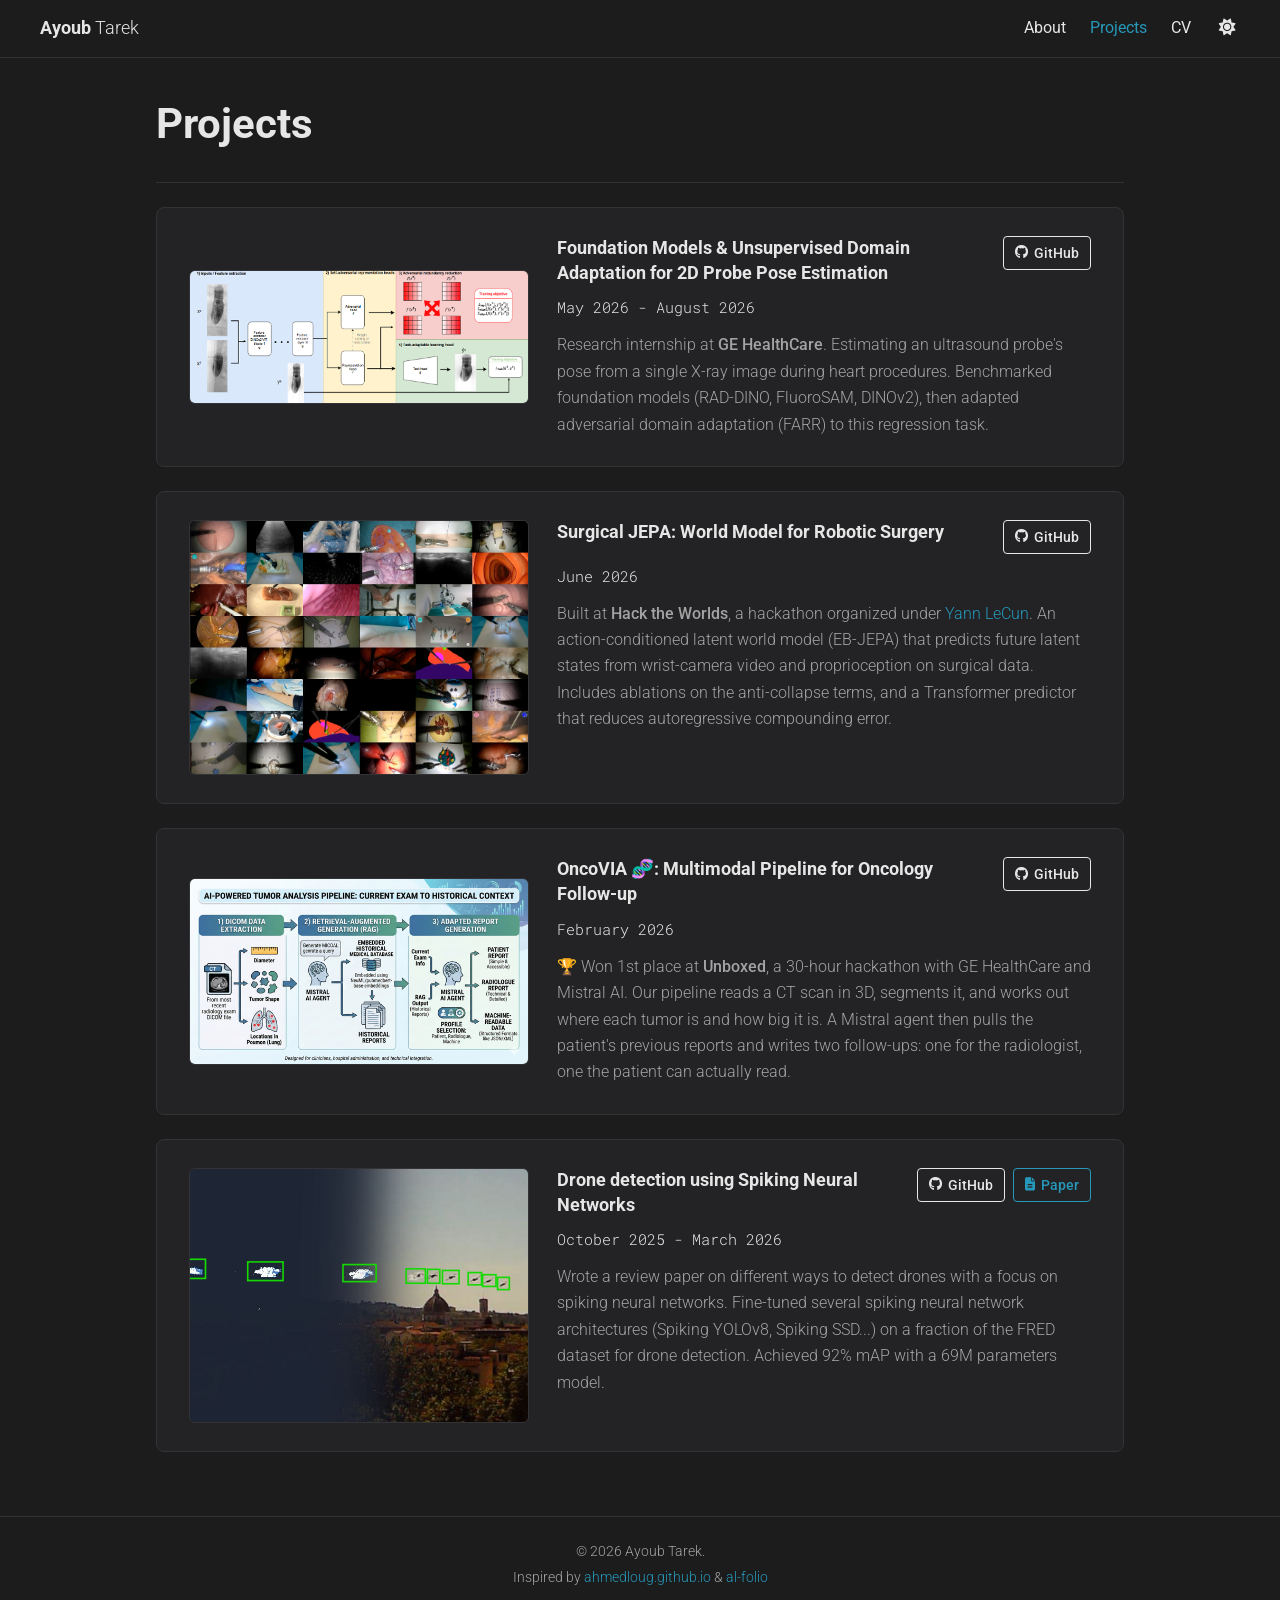
==== projects.html @ 870274e5 "Initial commit: personal website Co-Authored-By: Claude Opus 5.5 <noreply@anthropic.com>" ====
<!doctype html>
<html lang="en">
<head>
  <meta charset="utf-8">
  <meta name="viewport" content="width=device-width, initial-scale=1">
  <title>Projects · Ayoub Tarek</title>
  <meta name="description" content="Projects by Ayoub Tarek: medical AI, world models, spiking neural networks.">

  <script>
    (function () {
      var t = null;
      try { t = localStorage.getItem("theme"); } catch (e) {}
      if (!t) t = "dark"; // dark by default
      document.documentElement.setAttribute("data-theme", t);
    })();
  </script>

  <link rel="preconnect" href="https://fonts.googleapis.com">
  <link rel="preconnect" href="https://fonts.gstatic.com" crossorigin>
  <link href="https://fonts.googleapis.com/css2?family=Roboto:wght@300;400;500;700&family=Roboto+Mono&display=swap" rel="stylesheet">
  <link rel="stylesheet" href="https://cdnjs.cloudflare.com/ajax/libs/font-awesome/6.5.1/css/all.min.css">
  <link rel="stylesheet" href="assets/css/style.css">
</head>
<body>

  <nav class="navbar">
    <div class="container">
      <a class="brand" href="index.html"><strong>Ayoub</strong> Tarek</a>
      <button class="icon-btn menu-toggle" aria-label="Toggle menu" aria-expanded="false"><i class="fa-solid fa-bars"></i></button>
      <ul class="nav-links">
        <li><a href="index.html">About</a></li>
        <li><a href="projects.html" class="active">Projects</a></li>
        <li><a href="images/Ayoub_Tarek_CV.pdf" target="_blank" rel="noopener">CV</a></li>
        <li>
          <button class="icon-btn theme-toggle" aria-label="Toggle dark mode">
            <i class="fa-solid fa-moon"></i><i class="fa-solid fa-sun"></i>
          </button>
        </li>
      </ul>
    </div>
  </nav>

  <main class="container">

    <header class="page-header">
      <h1 class="page-title"><strong>Projects</strong></h1>
    </header>

    <!--
      To add a project: copy one <article class="project-card"> block.
      Square photos use class="project-thumb"; diagrams use class="project-thumb wide" so they aren't cropped.
    -->
    <section class="projects-list">

      <!-- GE HealthCare internship -->
      <article class="project-card">
        <a class="project-thumb-link" href="images/projects/ge-uda-architecture.png" target="_blank" rel="noopener"><img class="project-thumb wide" src="images/projects/ge-uda-architecture.png" alt="UDA architecture: shared feature extractor, adversarial and representation heads, redundancy reduction, task head"></a>
        <div class="project-body">
          <div class="project-header">
            <h3 class="project-title">Foundation Models &amp; Unsupervised Domain Adaptation for 2D Probe Pose Estimation</h3>
            <div class="project-links">
              <a href="https://github.com/Ayoub-TAREK/Stage-GE-Healthcare-2026" class="badge-link badge-github" target="_blank" rel="noopener">
                <i class="fa-brands fa-github"></i> GitHub
              </a>
            </div>
          </div>
          <span class="project-date">May 2026 - August 2026</span>
          <p class="project-description">
            Research internship at <strong>GE HealthCare</strong>. Estimating an ultrasound probe's pose from a
            single X-ray image during heart procedures. Benchmarked foundation models (RAD-DINO, FluoroSAM, DINOv2),
            then adapted adversarial domain adaptation (FARR) to this regression task.
          </p>
        </div>
      </article>

      <!-- Surgical JEPA -->
      <article class="project-card">
        <a class="project-thumb-link" href="images/projects/surgical-jepa.png" target="_blank" rel="noopener"><img class="project-thumb" src="images/projects/surgical-jepa.png" alt="Surgical JEPA world model"></a>
        <div class="project-body">
          <div class="project-header">
            <h3 class="project-title">Surgical JEPA: World Model for Robotic Surgery</h3>
            <div class="project-links">
              <a href="https://github.com/Ayoub-TAREK/eb_jepa_hacktheworlds" class="badge-link badge-github" target="_blank" rel="noopener">
                <i class="fa-brands fa-github"></i> GitHub
              </a>
            </div>
          </div>
          <span class="project-date">June 2026</span>
          <p class="project-description">
            Built at <strong>Hack the Worlds</strong>, a hackathon organized under
            <a href="https://en.wikipedia.org/wiki/Yann_LeCun" target="_blank" rel="noopener">Yann LeCun</a>.
            An action-conditioned latent world model (EB-JEPA) that predicts future latent states from
            wrist-camera video and proprioception on surgical data. Includes ablations on the anti-collapse
            terms, and a Transformer predictor that reduces autoregressive compounding error.
          </p>
        </div>
      </article>

      <!-- OncoVIA -->
      <article class="project-card">
        <a class="project-thumb-link" href="images/projects/oncovia.png" target="_blank" rel="noopener"><img class="project-thumb wide" src="images/projects/oncovia.png" alt="OncoVIA pipeline: DICOM data extraction, retrieval-augmented generation, adapted report generation"></a>
        <div class="project-body">
          <div class="project-header">
            <h3 class="project-title">OncoVIA 🧬: Multimodal Pipeline for Oncology Follow-up</h3>
            <div class="project-links">
              <a href="https://github.com/Ayoub-TAREK/OncoVIA" class="badge-link badge-github" target="_blank" rel="noopener">
                <i class="fa-brands fa-github"></i> GitHub
              </a>
            </div>
          </div>
          <span class="project-date">February 2026</span>
          <p class="project-description">
            🏆 Won 1st place at <strong>Unboxed</strong>, a 30-hour hackathon with GE HealthCare and Mistral AI.
            Our pipeline reads a CT scan in 3D, segments it, and works out where each tumor is and how big it is.
            A Mistral agent then pulls the patient's previous reports and writes two follow-ups: one for the
            radiologist, one the patient can actually read.
          </p>
        </div>
      </article>

      <!-- Drone detection (SNN) -->
      <article class="project-card">
        <a class="project-thumb-link" href="images/projects/fred.png" target="_blank" rel="noopener"><img class="project-thumb" src="images/projects/fred.png" alt="FRED dataset sample for drone detection"></a>
        <div class="project-body">
          <div class="project-header">
            <h3 class="project-title">Drone detection using Spiking Neural Networks</h3>
            <div class="project-links">
              <a href="https://github.com/Ayoub-TAREK/PDR-detection-de-drone-IMT" class="badge-link badge-github" target="_blank" rel="noopener">
                <i class="fa-brands fa-github"></i> GitHub
              </a>
              <a href="images/projects/drone-detection-snn.pdf" class="badge-link badge-report" target="_blank" rel="noopener">
                <i class="fa-solid fa-file-lines"></i> Paper
              </a>
            </div>
          </div>
          <span class="project-date">October 2025 - March 2026</span>
          <p class="project-description">
            Wrote a review paper on different ways to detect drones with a focus on spiking neural networks.
            Fine-tuned several spiking neural network architectures (Spiking YOLOv8, Spiking SSD...)
            on a fraction of the FRED dataset for drone detection. Achieved 92% mAP with a 69M parameters model.
          </p>
        </div>
      </article>

    </section>

  </main>

  <footer class="footer">
    <div class="container">
      <p>© <span id="year">2026</span> Ayoub Tarek.</p>
      <p>Inspired by <a href="https://ahmedloug.github.io/" target="_blank" rel="noopener">ahmedloug.github.io</a> &amp; <a href="https://github.com/alshedivat/al-folio" target="_blank" rel="noopener">al-folio</a></p>
    </div>
  </footer>

  <script src="assets/js/main.js"></script>
</body>
</html>
---- assets/css/style.css ----
/* ==========================================================================
   Ayoub Tarek — personal academic site
   Minimal theme inspired by ahmedloug.github.io & al-folio
   ========================================================================== */

/* ---------- Theme tokens ---------- */
:root {
  --bg: #ffffff;
  --text: #212529;
  --muted: #6c757d;
  --accent: #b509ac;
  --accent-soft: rgba(181, 9, 172, 0.08);
  --border: #e6e6e6;
  --card: #ffffff;
  --shadow: 0 6px 20px rgba(0, 0, 0, 0.08);
  --todo-bg: #fff3cd;
  --todo-text: #7a5b00;
  --nav-h: 58px;
  --maxw: 1000px;
  color-scheme: light;
}

:root[data-theme="dark"] {
  --bg: #1c1c1d;
  --text: #e6e6e6;
  --muted: #a3a3a3;
  --accent: #2698ba;
  --accent-soft: rgba(38, 152, 186, 0.12);
  --border: #333336;
  --card: #232325;
  --shadow: 0 6px 20px rgba(0, 0, 0, 0.4);
  --todo-bg: #4a3d10;
  --todo-text: #ffe08a;
  color-scheme: dark;
}

/* ---------- Base ---------- */
*,
*::before,
*::after { box-sizing: border-box; }

html { scroll-padding-top: calc(var(--nav-h) + 16px); }

body {
  margin: 0;
  padding-top: var(--nav-h);
  background: var(--bg);
  color: var(--text);
  font-family: "Roboto", system-ui, -apple-system, "Segoe UI", sans-serif;
  font-weight: 300;
  font-size: 1rem;
  line-height: 1.65;
  transition: background-color 0.2s ease, color 0.2s ease;
  -webkit-font-smoothing: antialiased;
}

a { color: var(--accent); text-decoration: none; }
a:hover { text-decoration: underline; }

strong, b { font-weight: 500; }

h1, h2, h3 { font-weight: 400; line-height: 1.25; }

h2 {
  font-size: 1.5rem;
  margin: 2.5rem 0 1rem;
  color: var(--accent);
}

img { max-width: 100%; height: auto; }

.container {
  max-width: var(--maxw);
  margin: 0 auto;
  padding: 0 16px;
}

/* Visible placeholder for things to fill in — remove once done */
.todo {
  background: var(--todo-bg);
  color: var(--todo-text);
  font-size: 0.85em;
  font-weight: 400;
  padding: 0 0.35em;
  border-radius: 3px;
}

/* ---------- Navbar ---------- */
.navbar {
  position: fixed;
  inset: 0 0 auto 0;
  height: var(--nav-h);
  background: var(--bg);
  border-bottom: 1px solid var(--border);
  z-index: 100;
  transition: background-color 0.2s ease;
}

/* Navbar spans the full width: name in the top-left corner, links on the far right */
.navbar .container {
  max-width: none;
  padding: 0 40px;
  height: 100%;
  display: flex;
  align-items: center;
  justify-content: space-between;
}

.brand {
  color: var(--text);
  font-size: 1.15rem;
  font-weight: 300;
}
.brand strong { font-weight: 700; }
.brand:hover { text-decoration: none; color: var(--accent); }

.nav-links {
  display: flex;
  align-items: center;
  gap: 1.5rem;
  list-style: none;
  margin: 0;
  padding: 0;
}

.nav-links a {
  color: var(--text);
  font-weight: 400;
}
.nav-links a:hover,
.nav-links a.active {
  color: var(--accent);
  text-decoration: none;
}

.icon-btn {
  background: none;
  border: 0;
  padding: 0.25rem;
  color: var(--text);
  font-size: 1.05rem;
  cursor: pointer;
  line-height: 1;
}
.icon-btn:hover { color: var(--accent); }

/* Show moon in light mode, sun in dark mode */
.theme-toggle .fa-sun { display: none; }
:root[data-theme="dark"] .theme-toggle .fa-sun { display: inline; }
:root[data-theme="dark"] .theme-toggle .fa-moon { display: none; }

.menu-toggle { display: none; font-size: 1.3rem; }

@media (max-width: 640px) {
  .navbar .container { padding: 0 16px; }
  .menu-toggle { display: block; }
  .nav-links {
    position: absolute;
    top: var(--nav-h);
    left: 0;
    right: 0;
    flex-direction: column;
    align-items: flex-start;
    gap: 0;
    background: var(--bg);
    border-bottom: 1px solid var(--border);
    padding: 0.5rem 16px 1rem;
    display: none;
  }
  .nav-links.open { display: flex; }
  .nav-links li { width: 100%; padding: 0.45rem 0; }
}

/* ---------- Page header ---------- */
.page-header { padding: 2.5rem 0 0.5rem; }

.page-title {
  font-size: 2.6rem;
  font-weight: 300;
  margin: 0;
}
.page-title strong { font-weight: 700; }

.page-desc {
  color: var(--muted);
  margin: 0.4rem 0 0;
}

/* ---------- About ---------- */
/* Two columns: profile on the left, text on the right */
.about-wrapper {
  display: grid;
  grid-template-columns: 240px 1fr;
  gap: 3.5rem;
  padding-top: 3rem;
}

.profile-col {
  text-align: center;
  align-self: start;
  position: sticky;
  top: calc(var(--nav-h) + 2rem);
}

.profile-photo {
  width: 190px;
  height: 190px;
  object-fit: cover;
  border-radius: 50%;
  border: 3px solid var(--border);
}

.profile-name { font-size: 1.3rem; font-weight: 700; margin-top: 0.9rem; }
.profile-title { color: var(--muted); font-weight: 400; }
.profile-institution { font-size: 0.85rem; color: var(--muted); line-height: 1.5; margin-top: 0.25rem; }

.profile-divider {
  height: 1px;
  background: var(--border);
  margin: 0.9rem auto;
  width: 60%;
}

.profile-social {
  list-style: none;
  padding: 0;
  margin: 0 auto;
  display: inline-flex;
  flex-direction: column;
  gap: 0.35rem;
  text-align: left;
  font-size: 0.9rem;
}
.profile-social i { width: 1.4em; text-align: center; margin-right: 0.4rem; }
.profile-social span { color: var(--muted); }
.profile-social a { color: var(--text); font-weight: 400; }
.profile-social a:hover { color: var(--accent); text-decoration: none; }

.about-content { font-size: 1.05rem; line-height: 1.75; min-width: 0; }
.about-content p { margin: 0 0 1.1rem; }
.about-content ul { padding-left: 1.2rem; margin: 0 0 1.1rem; }
.about-content li { margin-bottom: 0.55rem; }

.about-content h2 { color: var(--text); font-weight: 700; margin-top: 2.75rem; }

@media (max-width: 760px) {
  .page-title { font-size: 2rem; }
  .about-wrapper { grid-template-columns: 1fr; gap: 2rem; padding-top: 2rem; }
  .profile-col { position: static; }
}

/* ---------- News ---------- */

.news-table {
  width: 100%;
  border-collapse: collapse;
}

.news-table th,
.news-table td {
  text-align: left;
  vertical-align: top;
  padding: 0.6rem 0.5rem;
  border-top: 1px solid var(--border);
}

.news-table th {
  width: 7.5rem;
  font-family: "Roboto Mono", ui-monospace, Consolas, monospace;
  font-weight: 400;
  color: var(--muted);
  white-space: nowrap;
}

@media (max-width: 640px) {
  .news-table th,
  .news-table td { display: block; width: auto; border: 0; padding: 0; }
  .news-table tr { display: block; border-top: 1px solid var(--border); padding: 0.6rem 0; }
  .news-table th { color: var(--muted); font-size: 0.9rem; }
}

/* ---------- Social ---------- */
.social {
  display: flex;
  justify-content: center;
  gap: 1.5rem;
  font-size: 1.8rem;
  margin: 3rem 0 1rem;
}
.social a { color: var(--text); }
.social a:hover { color: var(--accent); text-decoration: none; }

.contact-note {
  text-align: center;
  color: var(--muted);
  font-size: 0.9rem;
}

/* ---------- Projects ---------- */
.projects-list {
  display: flex;
  flex-direction: column;
  gap: 1.5rem;
  margin: 1.5rem 0 2rem;
  padding-top: 1.5rem;
  border-top: 1px solid var(--border);
}

/* Horizontal card: thumbnail left, text right */
.project-card {
  display: flex;
  gap: 1.75rem;
  align-items: flex-start;
  background: var(--card);
  border: 1px solid var(--border);
  border-radius: 8px;
  padding: 1.75rem 2rem;
  transition: border-color 0.15s ease, box-shadow 0.15s ease;
}
.project-card:hover { border-color: var(--muted); box-shadow: var(--shadow); }

/* Same frame for every thumbnail so all text columns line up.
   The link opens the full-size image in a new tab. */
.project-thumb-link {
  flex: 0 0 340px;
  min-width: 0;
  display: block;
  border-radius: 6px;
  overflow: hidden;
  border: 1px solid var(--border);
}

.project-thumb {
  display: block;
  width: 100%;
  aspect-ratio: 4 / 3;
  object-fit: cover;
  transition: transform 0.2s ease;
}
.project-thumb-link:hover .project-thumb { transform: scale(1.03); }

/* Diagrams: wider frame, natural height, never cropped, centred against the text */
.project-thumb.wide { aspect-ratio: auto; }
.project-thumb-link:has(.wide) { align-self: center; }

.project-body { flex: 1; min-width: 0; }

.project-header {
  display: flex;
  justify-content: space-between;
  align-items: flex-start;
  gap: 1rem;
}

.project-title { font-size: 1.15rem; font-weight: 700; margin: 0; line-height: 1.35; }

.project-links { display: flex; flex-wrap: wrap; gap: 0.5rem; flex-shrink: 0; }

.badge-link {
  display: inline-flex;
  align-items: center;
  gap: 0.35rem;
  font-size: 0.85rem;
  font-weight: 500;
  padding: 0.3rem 0.7rem;
  border-radius: 4px;
  border: 1px solid currentColor;
  white-space: nowrap;
}
.badge-link:hover { text-decoration: none; opacity: 0.85; }
.badge-github { color: var(--text); }
.badge-report { color: var(--accent); }

.project-date {
  display: block;
  font-family: "Roboto Mono", ui-monospace, Consolas, monospace;
  font-size: 0.95rem;
  margin: 0.6rem 0 0.75rem;
}

.project-description { color: var(--muted); margin: 0; }

@media (max-width: 720px) {
  .project-card { flex-direction: column; align-items: stretch; gap: 1.1rem; padding: 1.25rem; }
  .project-thumb-link,
  .project-thumb-link:has(.wide) { flex-basis: auto; align-self: stretch; }
  .project-thumb { aspect-ratio: 16 / 9; }
  .project-thumb.wide { aspect-ratio: auto; }
  .project-header { flex-direction: column; gap: 0.6rem; }
}

/* ---------- Footer ---------- */
.footer {
  border-top: 1px solid var(--border);
  margin-top: 4rem;
  padding: 1.25rem 0;
  color: var(--muted);
  font-size: 0.85rem;
  text-align: center;
}
.footer p { margin: 0.2rem 0; }
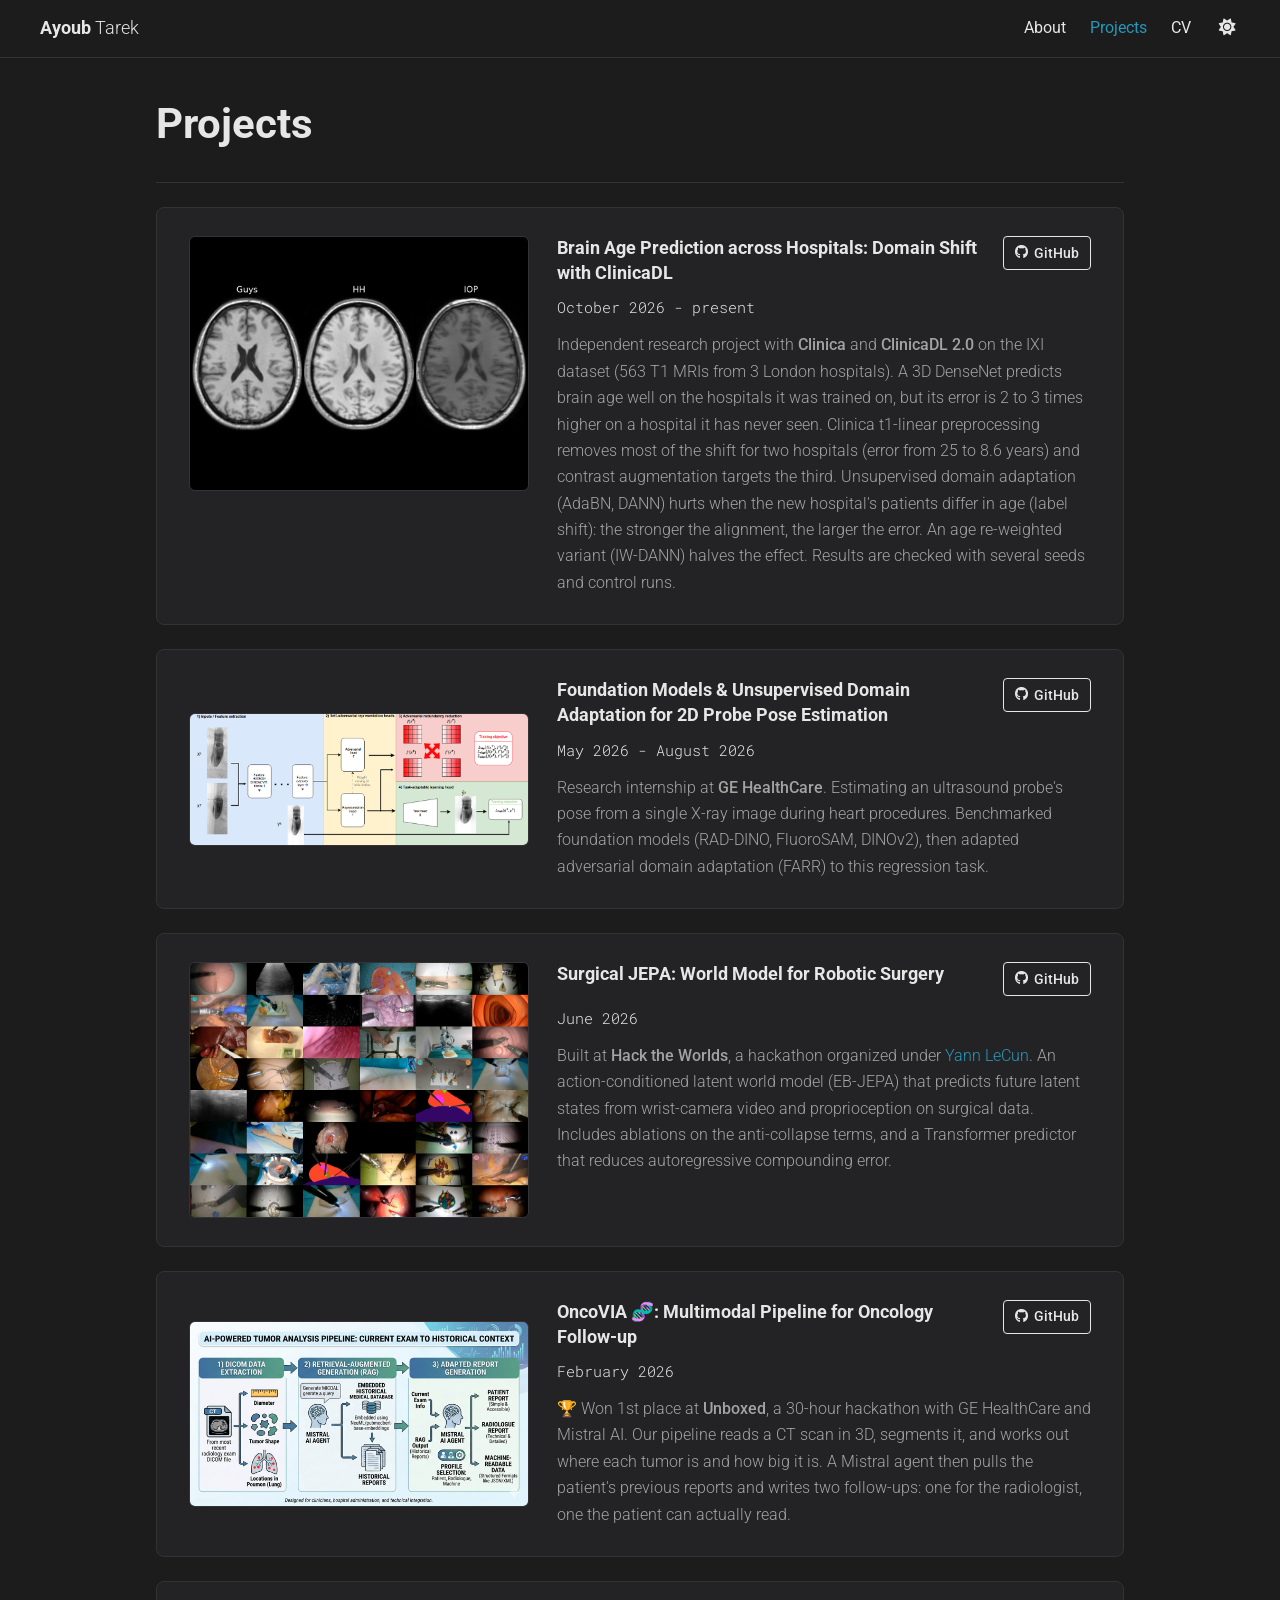
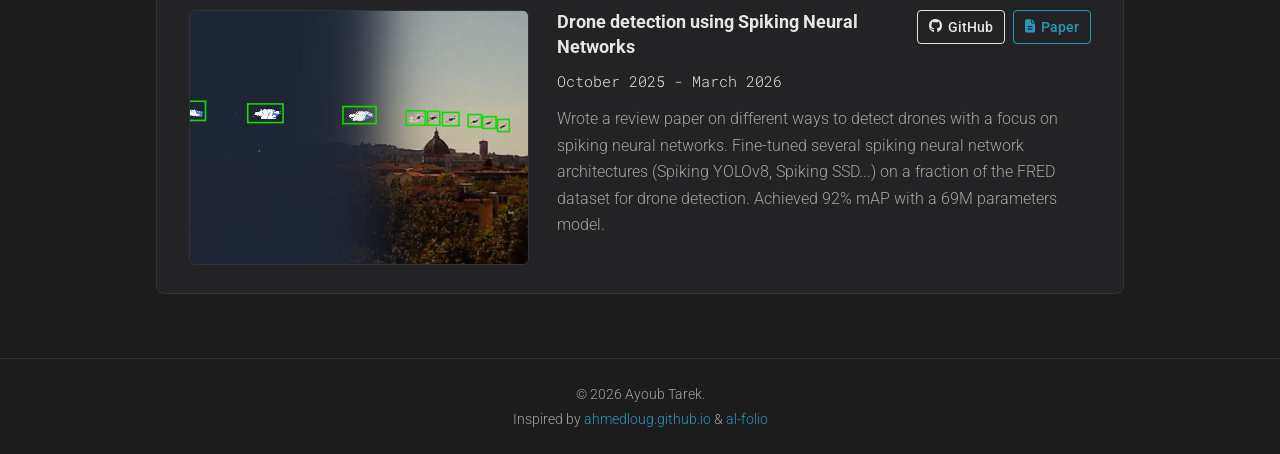
==== commit 26f17c00: "Add brain age across hospitals project" ====
--- a/projects.html
+++ b/projects.html
@@ -30,7 +30,7 @@
       <ul class="nav-links">
         <li><a href="index.html">About</a></li>
         <li><a href="projects.html" class="active">Projects</a></li>
-        <li><a href="images/Ayoub_Tarek_CV.pdf" target="_blank" rel="noopener">CV</a></li>
+        <li><a href="images/Ayoub_Tarek_CV.pdf?v=2" target="_blank" rel="noopener">CV</a></li>
         <li>
           <button class="icon-btn theme-toggle" aria-label="Toggle dark mode">
             <i class="fa-solid fa-moon"></i><i class="fa-solid fa-sun"></i>
@@ -51,6 +51,31 @@
       Square photos use class="project-thumb"; diagrams use class="project-thumb wide" so they aren't cropped.
     -->
     <section class="projects-list">
+
+      <!-- Brain age across hospitals (independent project) -->
+      <article class="project-card">
+        <a class="project-thumb-link" href="images/projects/brain-age-sites.png" target="_blank" rel="noopener"><img class="project-thumb" src="images/projects/brain-age-sites.png" alt="T1 MRI slices of three 45-year-old subjects from the Guys, HH and IOP hospitals (IXI dataset) after Clinica t1-linear: the IOP image is darker, with less contrast between tissues"></a>
+        <div class="project-body">
+          <div class="project-header">
+            <h3 class="project-title">Brain Age Prediction across Hospitals: Domain Shift with ClinicaDL</h3>
+            <div class="project-links">
+              <a href="https://github.com/Ayoub-TAREK/ixi-brain-age" class="badge-link badge-github" target="_blank" rel="noopener">
+                <i class="fa-brands fa-github"></i> GitHub
+              </a>
+            </div>
+          </div>
+          <span class="project-date">October 2026 - present</span>
+          <p class="project-description">
+            Independent research project with <strong>Clinica</strong> and <strong>ClinicaDL 2.0</strong> on the IXI
+            dataset (563 T1 MRIs from 3 London hospitals). A 3D DenseNet predicts brain age well on the hospitals it
+            was trained on, but its error is 2 to 3 times higher on a hospital it has never seen. Clinica t1-linear
+            preprocessing removes most of the shift for two hospitals (error from 25 to 8.6 years) and contrast
+            augmentation targets the third. Unsupervised domain adaptation (AdaBN, DANN) hurts when the new hospital's
+            patients differ in age (label shift): the stronger the alignment, the larger the error. An age re-weighted variant
+            (IW-DANN) halves the effect. Results are checked with several seeds and control runs.
+          </p>
+        </div>
+      </article>
 
       <!-- GE HealthCare internship -->
       <article class="project-card">
